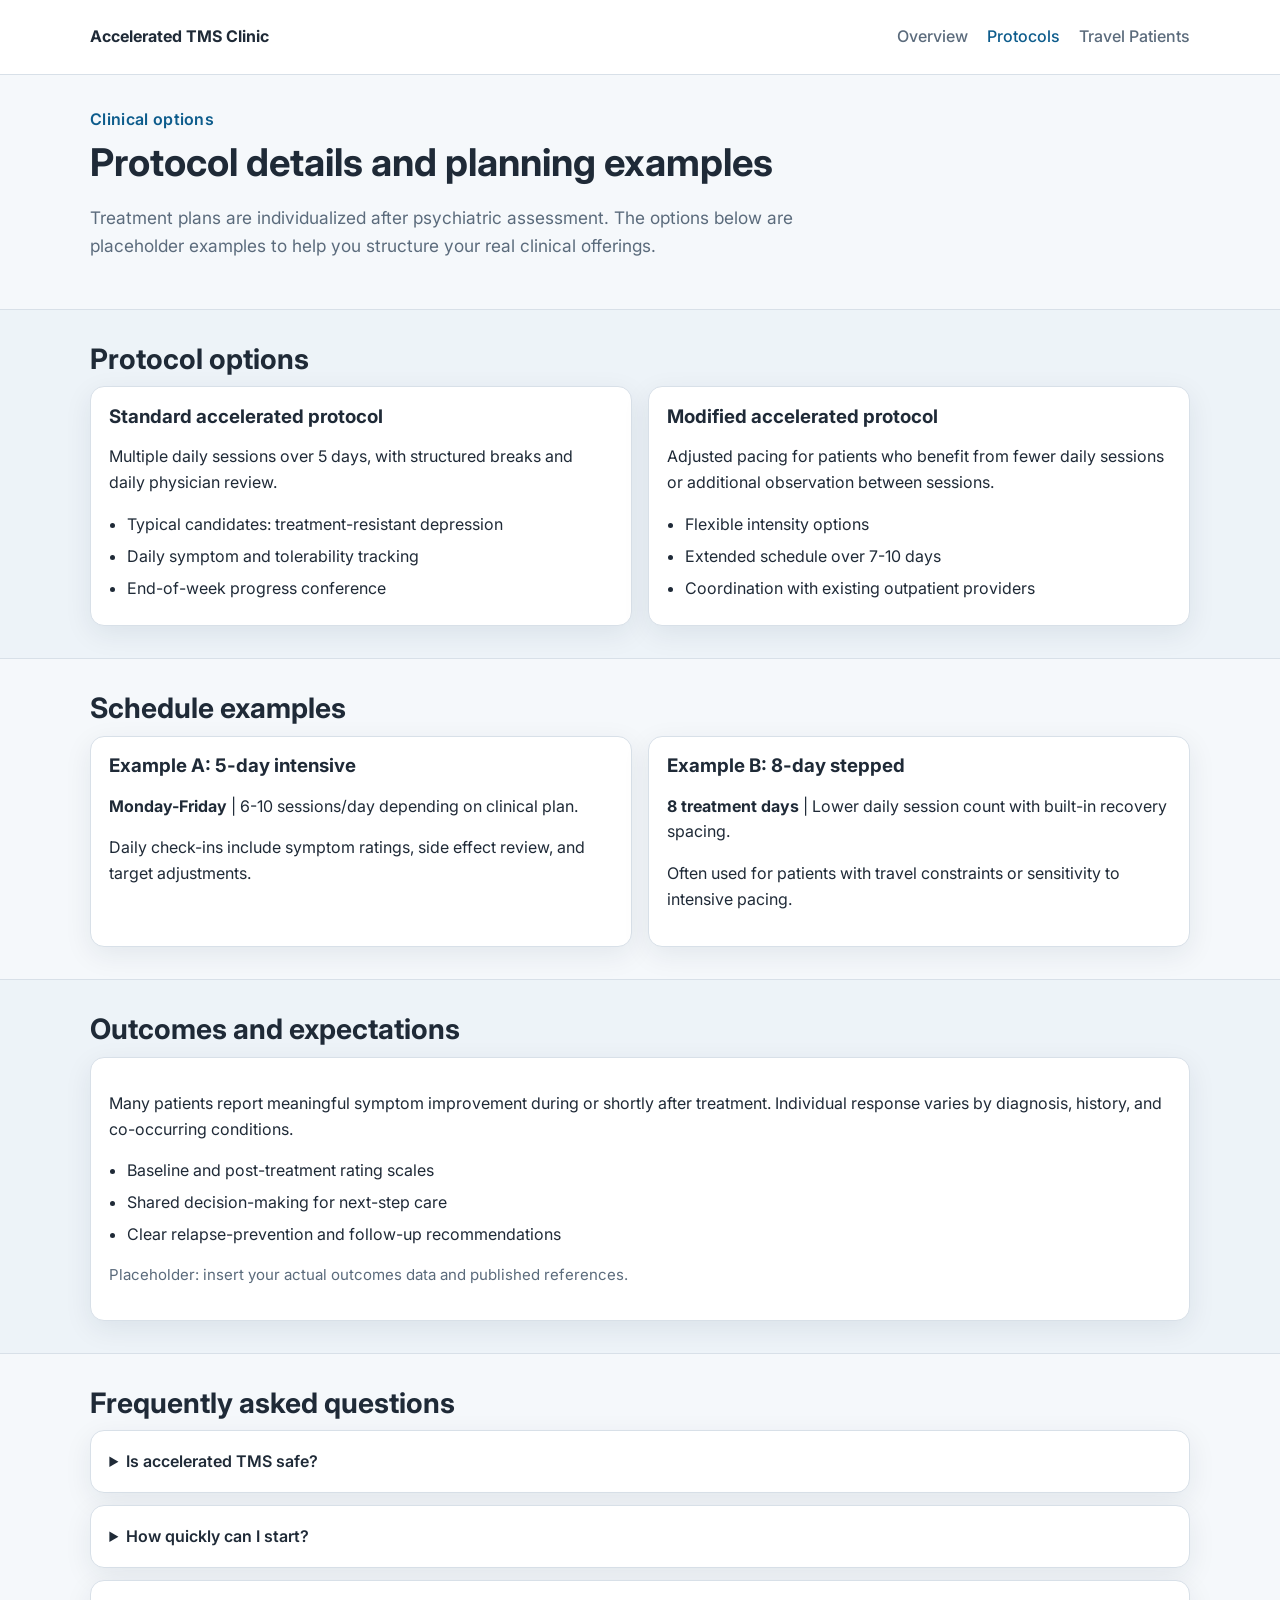
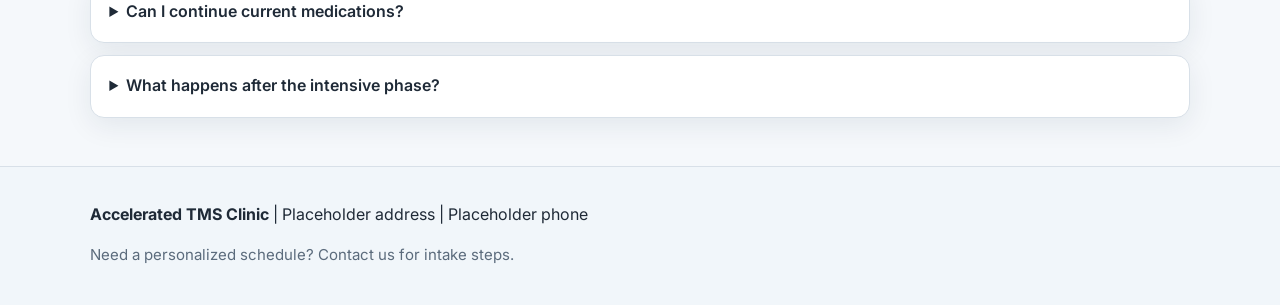
==== protocols.html @ 27a61b1c "Initial commit" ====
<!doctype html>
<html lang="en">
<head>
  <meta charset="UTF-8">
  <meta name="viewport" content="width=device-width, initial-scale=1.0">
  <meta name="description" content="Detailed accelerated TMS protocol options, schedule models, expected outcomes, and frequently asked questions.">
  <title>Accelerated TMS Clinic | Protocols</title>
  <link rel="preconnect" href="https://fonts.googleapis.com">
  <link rel="preconnect" href="https://fonts.gstatic.com" crossorigin>
  <link href="https://fonts.googleapis.com/css2?family=Inter:wght@400;500;600;700&display=swap" rel="stylesheet">
  <link rel="stylesheet" href="styles.css">
</head>
<body>
  <header class="site-header">
    <div class="container nav-wrap">
      <a class="brand" href="index.html">Accelerated TMS Clinic</a>
      <button class="menu-toggle" id="menuToggle" aria-expanded="false" aria-controls="primaryNav">Menu</button>
      <nav id="primaryNav" class="primary-nav" aria-label="Primary">
        <a href="index.html">Overview</a>
        <a class="active" href="protocols.html">Protocols</a>
        <a href="travel.html">Travel Patients</a>
      </nav>
    </div>
  </header>

  <main>
    <section class="page-intro section">
      <div class="container">
        <p class="eyebrow">Clinical options</p>
        <h1>Protocol details and planning examples</h1>
        <p class="lead">
          Treatment plans are individualized after psychiatric assessment. The options below are
          placeholder examples to help you structure your real clinical offerings.
        </p>
      </div>
    </section>

    <section class="section section-muted">
      <div class="container">
        <h2>Protocol options</h2>
        <div class="grid-two">
          <article class="card">
            <h3>Standard accelerated protocol</h3>
            <p>Multiple daily sessions over 5 days, with structured breaks and daily physician review.</p>
            <ul class="check-list">
              <li>Typical candidates: treatment-resistant depression</li>
              <li>Daily symptom and tolerability tracking</li>
              <li>End-of-week progress conference</li>
            </ul>
          </article>
          <article class="card">
            <h3>Modified accelerated protocol</h3>
            <p>
              Adjusted pacing for patients who benefit from fewer daily sessions or additional
              observation between sessions.
            </p>
            <ul class="check-list">
              <li>Flexible intensity options</li>
              <li>Extended schedule over 7-10 days</li>
              <li>Coordination with existing outpatient providers</li>
            </ul>
          </article>
        </div>
      </div>
    </section>

    <section class="section">
      <div class="container">
        <h2>Schedule examples</h2>
        <div class="grid-two">
          <article class="card">
            <h3>Example A: 5-day intensive</h3>
            <p><strong>Monday-Friday</strong> | 6-10 sessions/day depending on clinical plan.</p>
            <p>Daily check-ins include symptom ratings, side effect review, and target adjustments.</p>
          </article>
          <article class="card">
            <h3>Example B: 8-day stepped</h3>
            <p><strong>8 treatment days</strong> | Lower daily session count with built-in recovery spacing.</p>
            <p>Often used for patients with travel constraints or sensitivity to intensive pacing.</p>
          </article>
        </div>
      </div>
    </section>

    <section class="section section-muted">
      <div class="container">
        <h2>Outcomes and expectations</h2>
        <div class="card">
          <p>
            Many patients report meaningful symptom improvement during or shortly after treatment.
            Individual response varies by diagnosis, history, and co-occurring conditions.
          </p>
          <ul class="check-list">
            <li>Baseline and post-treatment rating scales</li>
            <li>Shared decision-making for next-step care</li>
            <li>Clear relapse-prevention and follow-up recommendations</li>
          </ul>
          <p class="small-note">Placeholder: insert your actual outcomes data and published references.</p>
        </div>
      </div>
    </section>

    <section class="section">
      <div class="container">
        <h2>Frequently asked questions</h2>
        <div class="faq-list">
          <details class="card">
            <summary>Is accelerated TMS safe?</summary>
            <p>
              TMS is generally well tolerated when appropriately screened and supervised. Your clinical
              team reviews medical history and risk factors before treatment begins.
            </p>
          </details>
          <details class="card">
            <summary>How quickly can I start?</summary>
            <p>
              Start timing depends on intake completion, records review, and candidacy confirmation.
              Many patients can begin soon after consultation.
            </p>
          </details>
          <details class="card">
            <summary>Can I continue current medications?</summary>
            <p>
              In many cases yes, but medication decisions are individualized and coordinated with your
              psychiatrist.
            </p>
          </details>
          <details class="card">
            <summary>What happens after the intensive phase?</summary>
            <p>
              We provide a structured follow-up plan that may include maintenance care, therapy
              continuation, and communication with your home providers.
            </p>
          </details>
        </div>
      </div>
    </section>
  </main>

  <footer class="site-footer">
    <div class="container footer-wrap">
      <p><strong>Accelerated TMS Clinic</strong> | Placeholder address | Placeholder phone</p>
      <p class="small-note">Need a personalized schedule? Contact us for intake steps.</p>
    </div>
  </footer>

  <script src="script.js"></script>
</body>
</html>
---- styles.css ----
:root {
  --bg: #f5f8fb;
  --surface: #ffffff;
  --text: #1f2a37;
  --muted: #5b6b7c;
  --line: #d8e0e8;
  --brand: #0d5c8c;
  --brand-dark: #0a466b;
  --radius: 14px;
  --shadow: 0 8px 28px rgba(16, 40, 70, 0.08);
}

*,
*::before,
*::after {
  box-sizing: border-box;
}

html,
body {
  margin: 0;
  padding: 0;
  font-family: "Inter", Arial, sans-serif;
  color: var(--text);
  background: var(--bg);
  line-height: 1.6;
}

img {
  max-width: 100%;
  display: block;
}

a {
  color: var(--brand);
}

.container {
  width: min(1100px, 92%);
  margin: 0 auto;
}

.site-header {
  position: sticky;
  top: 0;
  z-index: 20;
  background: rgba(255, 255, 255, 0.98);
  border-bottom: 1px solid var(--line);
  backdrop-filter: blur(8px);
}

.nav-wrap {
  display: flex;
  align-items: center;
  justify-content: space-between;
  gap: 1rem;
  min-height: 74px;
}

.brand {
  text-decoration: none;
  font-weight: 700;
  color: var(--text);
}

.primary-nav {
  display: flex;
  align-items: center;
  gap: 1.2rem;
}

.primary-nav a {
  text-decoration: none;
  color: var(--muted);
  font-weight: 500;
}

.primary-nav a.active,
.primary-nav a:hover {
  color: var(--brand);
}

.menu-toggle {
  display: none;
  border: 1px solid var(--line);
  border-radius: 10px;
  padding: 0.5rem 0.75rem;
  background: var(--surface);
  font-weight: 600;
}

.hero {
  padding: 4rem 0 2.25rem;
}

.hero-grid {
  display: grid;
  grid-template-columns: 1.5fr 1fr;
  gap: 1.5rem;
}

.page-intro {
  padding-top: 3rem;
}

h1,
h2,
h3 {
  line-height: 1.25;
  margin: 0 0 0.6rem;
}

h1 {
  font-size: clamp(1.8rem, 1.35rem + 1.3vw, 2.8rem);
}

h2 {
  font-size: clamp(1.4rem, 1.2rem + 0.7vw, 2rem);
}

.lead {
  font-size: 1.08rem;
  color: var(--muted);
  max-width: 70ch;
}

.eyebrow {
  display: inline-block;
  margin: 0 0 0.4rem;
  color: var(--brand);
  font-weight: 600;
  letter-spacing: 0.02em;
}

.section {
  padding: 2rem 0;
}

.section-muted {
  background: #edf3f8;
  border-top: 1px solid var(--line);
  border-bottom: 1px solid var(--line);
}

.grid-two,
.grid-three {
  display: grid;
  gap: 1rem;
}

.grid-two {
  grid-template-columns: repeat(2, minmax(0, 1fr));
}

.grid-three {
  grid-template-columns: repeat(3, minmax(0, 1fr));
}

.card {
  background: var(--surface);
  border: 1px solid var(--line);
  border-radius: var(--radius);
  box-shadow: var(--shadow);
  padding: 1.1rem 1.15rem;
}

.hero-card {
  align-self: start;
}

.check-list {
  margin: 0.5rem 0 0;
  padding-left: 1.1rem;
}

.check-list li {
  margin-bottom: 0.4rem;
}

.cta-row {
  margin-top: 1.2rem;
  display: flex;
  gap: 0.75rem;
  flex-wrap: wrap;
}

.btn {
  display: inline-block;
  text-decoration: none;
  border-radius: 12px;
  padding: 0.7rem 1.05rem;
  font-weight: 600;
  border: 1px solid transparent;
}

.btn-primary {
  background: var(--brand);
  color: #fff;
}

.btn-primary:hover {
  background: var(--brand-dark);
}

.btn-secondary {
  background: var(--surface);
  border-color: var(--line);
  color: var(--text);
}

.timeline {
  list-style: none;
  margin: 0;
  padding: 0;
  display: grid;
  gap: 0.9rem;
}

.timeline li {
  background: var(--surface);
  border: 1px solid var(--line);
  border-radius: var(--radius);
  padding: 1rem 1rem 0.9rem;
}

.faq-list {
  display: grid;
  gap: 0.75rem;
}

summary {
  cursor: pointer;
  font-weight: 600;
}

.site-footer {
  margin-top: 1rem;
  border-top: 1px solid var(--line);
  background: #f1f6fa;
}

.footer-wrap {
  padding: 1.2rem 0 1.4rem;
}

.small-note {
  color: var(--muted);
  font-size: 0.94rem;
}

@media (max-width: 960px) {
  .hero-grid,
  .grid-three {
    grid-template-columns: 1fr;
  }
}

@media (max-width: 760px) {
  .menu-toggle {
    display: inline-block;
  }

  .primary-nav {
    position: absolute;
    left: 0;
    right: 0;
    top: 74px;
    background: #fff;
    border-bottom: 1px solid var(--line);
    display: none;
    flex-direction: column;
    align-items: flex-start;
    padding: 0.8rem 4%;
  }

  .primary-nav.open {
    display: flex;
  }

  .grid-two {
    grid-template-columns: 1fr;
  }
}
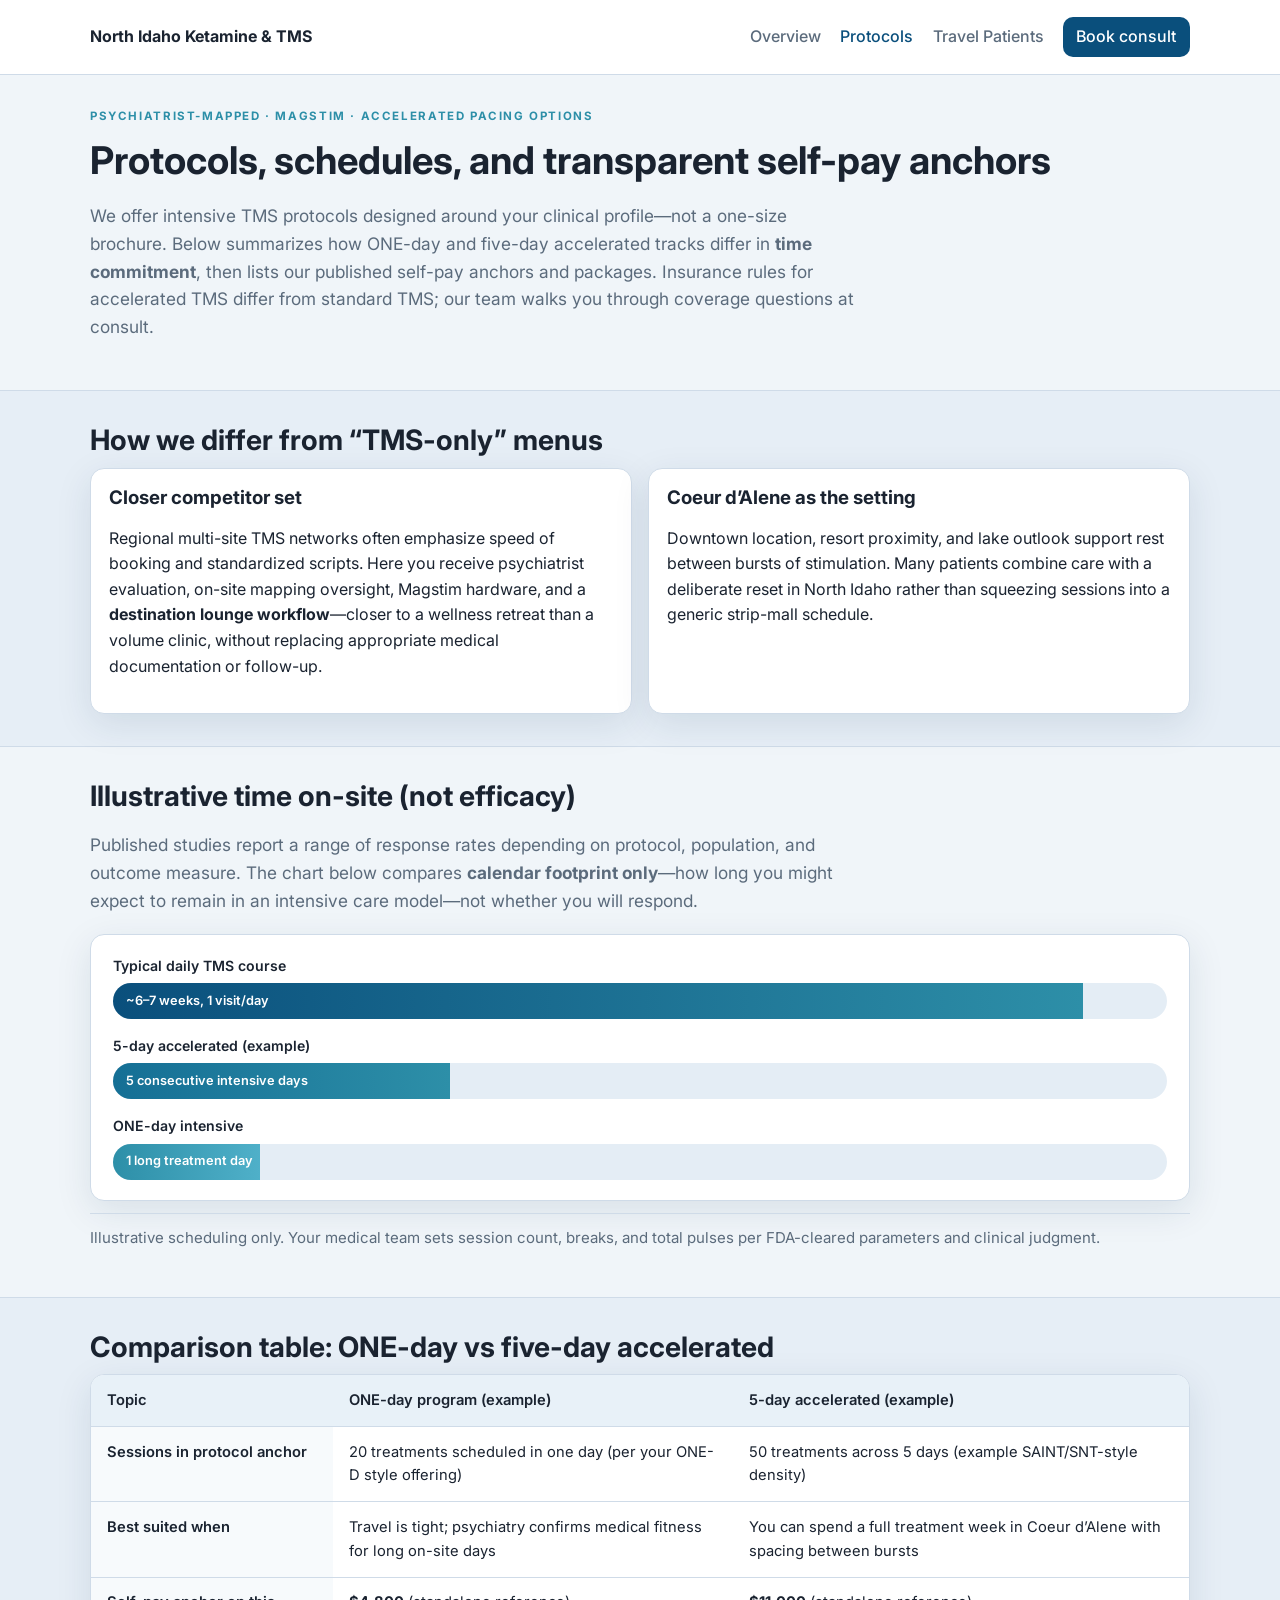
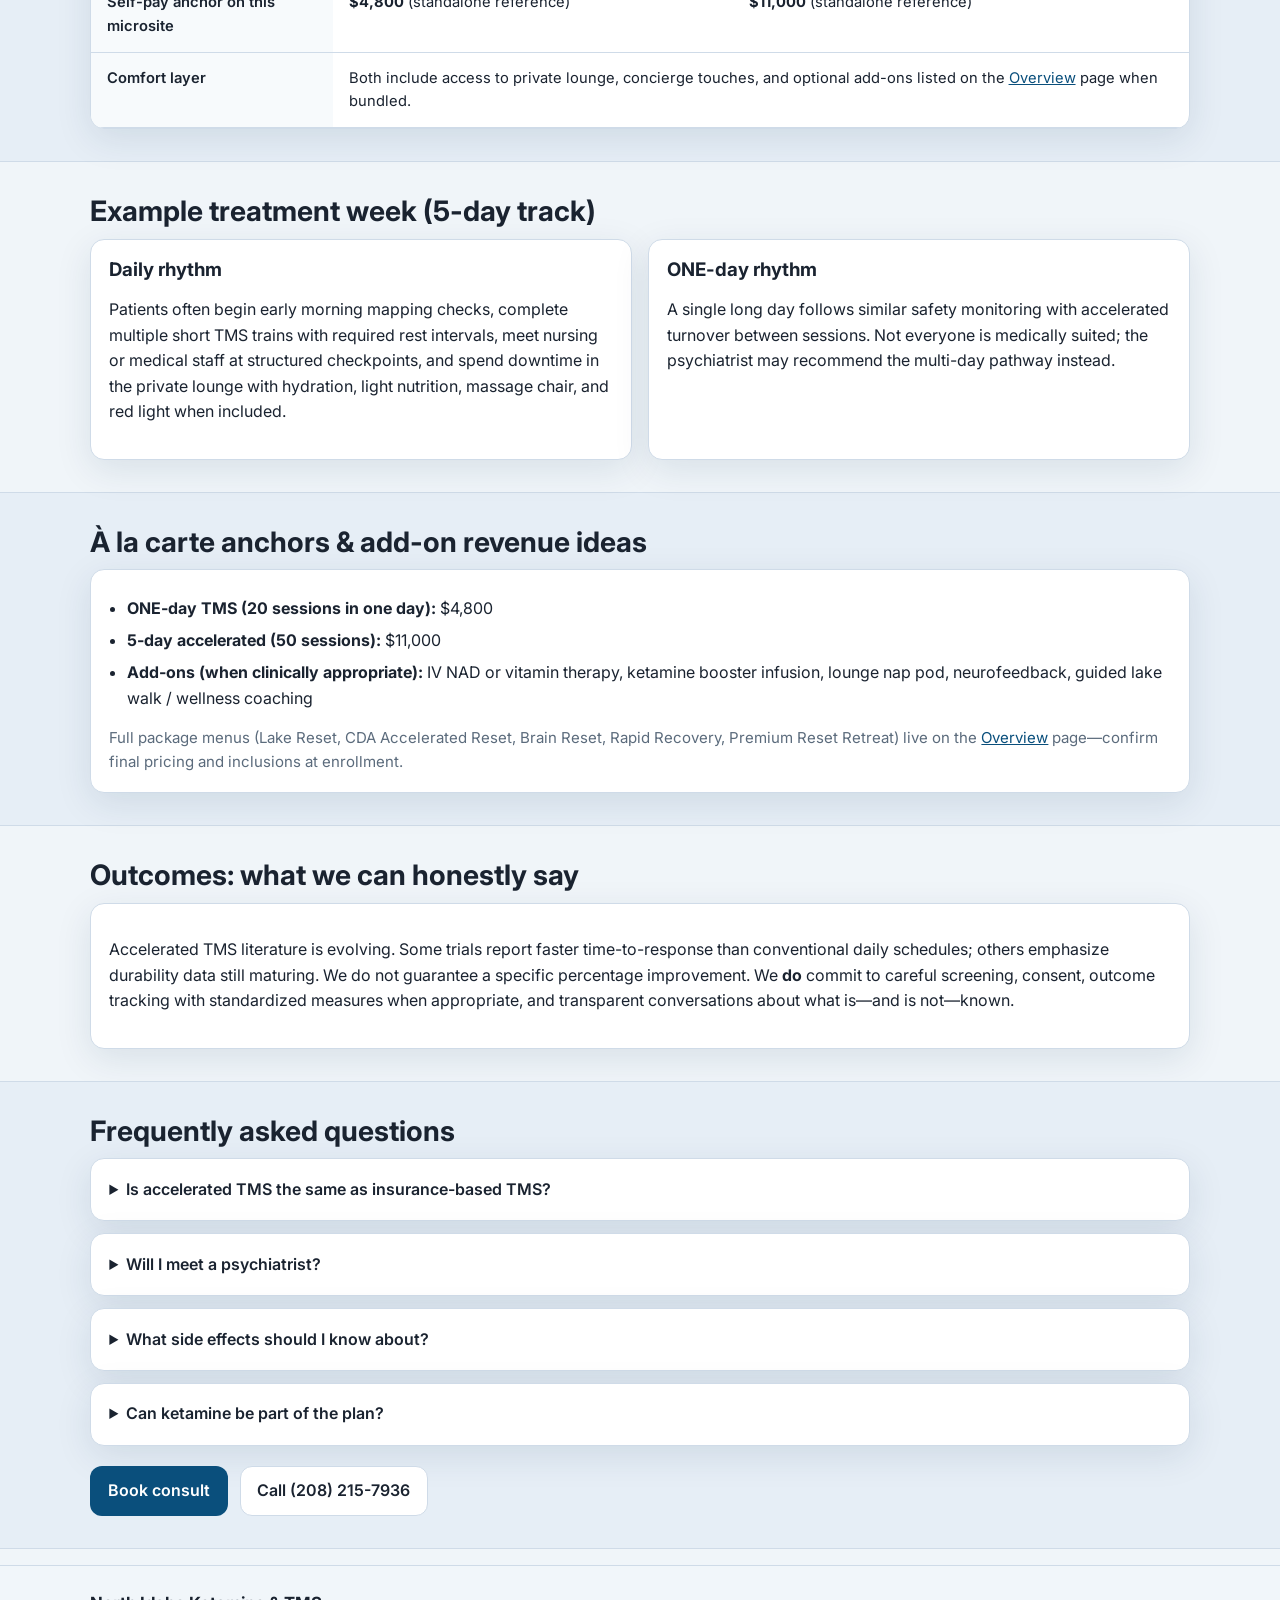
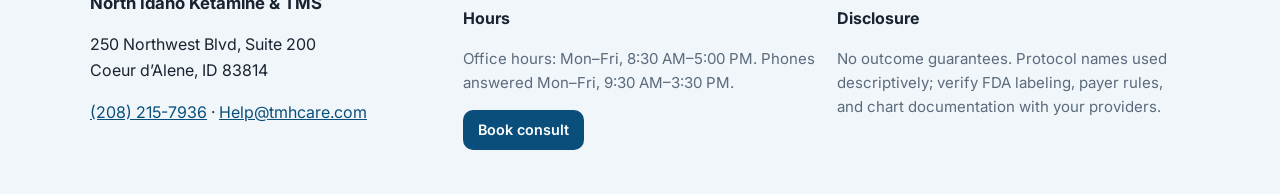
==== commit 0316c04b: "Updated Accelerated TMS" ====
--- a/protocols.html
+++ b/protocols.html
@@ -3,8 +3,8 @@
 <head>
   <meta charset="UTF-8">
   <meta name="viewport" content="width=device-width, initial-scale=1.0">
-  <meta name="description" content="Detailed accelerated TMS protocol options, schedule models, expected outcomes, and frequently asked questions.">
-  <title>Accelerated TMS Clinic | Protocols</title>
+  <meta name="description" content="ONE-day and multi-day accelerated TMS protocols, transparent pricing, comparison of schedule options, and FAQs. North Idaho Ketamine &amp; TMS.">
+  <title>Protocols &amp; Pricing | North Idaho Ketamine &amp; TMS</title>
   <link rel="preconnect" href="https://fonts.googleapis.com">
   <link rel="preconnect" href="https://fonts.gstatic.com" crossorigin>
   <link href="https://fonts.googleapis.com/css2?family=Inter:wght@400;500;600;700&display=swap" rel="stylesheet">
@@ -13,12 +13,13 @@
 <body>
   <header class="site-header">
     <div class="container nav-wrap">
-      <a class="brand" href="index.html">Accelerated TMS Clinic</a>
+      <a class="brand" href="index.html">North Idaho Ketamine &amp; TMS</a>
       <button class="menu-toggle" id="menuToggle" aria-expanded="false" aria-controls="primaryNav">Menu</button>
       <nav id="primaryNav" class="primary-nav" aria-label="Primary">
         <a href="index.html">Overview</a>
         <a class="active" href="protocols.html">Protocols</a>
         <a href="travel.html">Travel Patients</a>
+        <a class="nav-cta" href="https://www.northidahoketamine.com/book-online" target="_blank" rel="noopener">Book consult</a>
       </nav>
     </div>
   </header>
@@ -26,39 +27,29 @@
   <main>
     <section class="page-intro section">
       <div class="container">
-        <p class="eyebrow">Clinical options</p>
-        <h1>Protocol details and planning examples</h1>
+        <p class="tagline-rail">Psychiatrist-mapped · Magstim · Accelerated pacing options</p>
+        <h1>Protocols, schedules, and transparent self-pay anchors</h1>
         <p class="lead">
-          Treatment plans are individualized after psychiatric assessment. The options below are
-          placeholder examples to help you structure your real clinical offerings.
+          We offer intensive TMS protocols designed around your clinical profile—not a one-size brochure. Below summarizes how ONE-day and five-day accelerated tracks differ in <strong>time commitment</strong>, then lists our published self-pay anchors and packages. Insurance rules for accelerated TMS differ from standard TMS; our team walks you through coverage questions at consult.
         </p>
       </div>
     </section>
 
     <section class="section section-muted">
       <div class="container">
-        <h2>Protocol options</h2>
+        <h2>How we differ from “TMS-only” menus</h2>
         <div class="grid-two">
           <article class="card">
-            <h3>Standard accelerated protocol</h3>
-            <p>Multiple daily sessions over 5 days, with structured breaks and daily physician review.</p>
-            <ul class="check-list">
-              <li>Typical candidates: treatment-resistant depression</li>
-              <li>Daily symptom and tolerability tracking</li>
-              <li>End-of-week progress conference</li>
-            </ul>
-          </article>
-          <article class="card">
-            <h3>Modified accelerated protocol</h3>
-            <p>
-              Adjusted pacing for patients who benefit from fewer daily sessions or additional
-              observation between sessions.
-            </p>
-            <ul class="check-list">
-              <li>Flexible intensity options</li>
-              <li>Extended schedule over 7-10 days</li>
-              <li>Coordination with existing outpatient providers</li>
-            </ul>
+            <h3>Closer competitor set</h3>
+            <p>
+              Regional multi-site TMS networks often emphasize speed of booking and standardized scripts. Here you receive psychiatrist evaluation, on-site mapping oversight, Magstim hardware, and a <strong>destination lounge workflow</strong>—closer to a wellness retreat than a volume clinic, without replacing appropriate medical documentation or follow-up.
+            </p>
+          </article>
+          <article class="card">
+            <h3>Coeur d’Alene as the setting</h3>
+            <p>
+              Downtown location, resort proximity, and lake outlook support rest between bursts of stimulation. Many patients combine care with a deliberate reset in North Idaho rather than squeezing sessions into a generic strip-mall schedule.
+            </p>
           </article>
         </div>
       </div>
@@ -66,81 +57,166 @@
 
     <section class="section">
       <div class="container">
-        <h2>Schedule examples</h2>
+        <h2>Illustrative time on-site (not efficacy)</h2>
+        <p class="lead section-lead">
+          Published studies report a range of response rates depending on protocol, population, and outcome measure. The chart below compares <strong>calendar footprint only</strong>—how long you might expect to remain in an intensive care model—not whether you will respond.
+        </p>
+        <div class="bar-chart card" aria-label="Relative clinic time footprint comparison">
+          <div class="bar-chart-row">
+            <span class="bar-chart-label">Typical daily TMS course</span>
+            <div class="bar-chart-track"><span class="bar-chart-fill" style="width:92%;">~6–7 weeks, 1 visit/day</span></div>
+          </div>
+          <div class="bar-chart-row">
+            <span class="bar-chart-label">5-day accelerated (example)</span>
+            <div class="bar-chart-track"><span class="bar-chart-fill bar-chart-fill--mid" style="width:32%;">5 consecutive intensive days</span></div>
+          </div>
+          <div class="bar-chart-row">
+            <span class="bar-chart-label">ONE-day intensive</span>
+            <div class="bar-chart-track"><span class="bar-chart-fill bar-chart-fill--short" style="width:14%;">1 long treatment day</span></div>
+          </div>
+        </div>
+        <p class="small-note disclaim">Illustrative scheduling only. Your medical team sets session count, breaks, and total pulses per FDA-cleared parameters and clinical judgment.</p>
+      </div>
+    </section>
+
+    <section class="section section-muted">
+      <div class="container">
+        <h2>Comparison table: ONE-day vs five-day accelerated</h2>
+        <div class="table-wrap card" style="padding:0;overflow:hidden;">
+          <table class="compare-table">
+            <thead>
+              <tr>
+                <th scope="col">Topic</th>
+                <th scope="col">ONE-day program (example)</th>
+                <th scope="col">5-day accelerated (example)</th>
+              </tr>
+            </thead>
+            <tbody>
+              <tr>
+                <th scope="row">Sessions in protocol anchor</th>
+                <td>20 treatments scheduled in one day (per your ONE-D style offering)</td>
+                <td>50 treatments across 5 days (example SAINT/SNT-style density)</td>
+              </tr>
+              <tr>
+                <th scope="row">Best suited when</th>
+                <td>Travel is tight; psychiatry confirms medical fitness for long on-site days</td>
+                <td>You can spend a full treatment week in Coeur d’Alene with spacing between bursts</td>
+              </tr>
+              <tr>
+                <th scope="row">Self-pay anchor on this microsite</th>
+                <td><strong>$4,800</strong> (standalone reference)</td>
+                <td><strong>$11,000</strong> (standalone reference)</td>
+              </tr>
+              <tr>
+                <th scope="row">Comfort layer</th>
+                <td colspan="2">Both include access to private lounge, concierge touches, and optional add-ons listed on the <a href="index.html">Overview</a> page when bundled.</td>
+              </tr>
+            </tbody>
+          </table>
+        </div>
+      </div>
+    </section>
+
+    <section class="section">
+      <div class="container">
+        <h2>Example treatment week (5-day track)</h2>
         <div class="grid-two">
           <article class="card">
-            <h3>Example A: 5-day intensive</h3>
-            <p><strong>Monday-Friday</strong> | 6-10 sessions/day depending on clinical plan.</p>
-            <p>Daily check-ins include symptom ratings, side effect review, and target adjustments.</p>
-          </article>
-          <article class="card">
-            <h3>Example B: 8-day stepped</h3>
-            <p><strong>8 treatment days</strong> | Lower daily session count with built-in recovery spacing.</p>
-            <p>Often used for patients with travel constraints or sensitivity to intensive pacing.</p>
-          </article>
-        </div>
-      </div>
-    </section>
-
-    <section class="section section-muted">
-      <div class="container">
-        <h2>Outcomes and expectations</h2>
+            <h3>Daily rhythm</h3>
+            <p>
+              Patients often begin early morning mapping checks, complete multiple short TMS trains with required rest intervals, meet nursing or medical staff at structured checkpoints, and spend downtime in the private lounge with hydration, light nutrition, massage chair, and red light when included.
+            </p>
+          </article>
+          <article class="card">
+            <h3>ONE-day rhythm</h3>
+            <p>
+              A single long day follows similar safety monitoring with accelerated turnover between sessions. Not everyone is medically suited; the psychiatrist may recommend the multi-day pathway instead.
+            </p>
+          </article>
+        </div>
+      </div>
+    </section>
+
+    <section class="section section-muted">
+      <div class="container">
+        <h2>À la carte anchors &amp; add-on revenue ideas</h2>
+        <div class="card">
+          <ul class="check-list">
+            <li><strong>ONE-day TMS (20 sessions in one day):</strong> $4,800</li>
+            <li><strong>5-day accelerated (50 sessions):</strong> $11,000</li>
+            <li><strong>Add-ons (when clinically appropriate):</strong> IV NAD or vitamin therapy, ketamine booster infusion, lounge nap pod, neurofeedback, guided lake walk / wellness coaching</li>
+          </ul>
+          <p class="small-note" style="margin-bottom:0;">
+            Full package menus (Lake Reset, CDA Accelerated Reset, Brain Reset, Rapid Recovery, Premium Reset Retreat) live on the <a href="index.html">Overview</a> page—confirm final pricing and inclusions at enrollment.
+          </p>
+        </div>
+      </div>
+    </section>
+
+    <section class="section">
+      <div class="container">
+        <h2>Outcomes: what we can honestly say</h2>
         <div class="card">
           <p>
-            Many patients report meaningful symptom improvement during or shortly after treatment.
-            Individual response varies by diagnosis, history, and co-occurring conditions.
+            Accelerated TMS literature is evolving. Some trials report faster time-to-response than conventional daily schedules; others emphasize durability data still maturing. We do not guarantee a specific percentage improvement. We <strong>do</strong> commit to careful screening, consent, outcome tracking with standardized measures when appropriate, and transparent conversations about what is—and is not—known.
           </p>
-          <ul class="check-list">
-            <li>Baseline and post-treatment rating scales</li>
-            <li>Shared decision-making for next-step care</li>
-            <li>Clear relapse-prevention and follow-up recommendations</li>
-          </ul>
-          <p class="small-note">Placeholder: insert your actual outcomes data and published references.</p>
-        </div>
-      </div>
-    </section>
-
-    <section class="section">
+        </div>
+      </div>
+    </section>
+
+    <section class="section section-muted">
       <div class="container">
         <h2>Frequently asked questions</h2>
         <div class="faq-list">
           <details class="card">
-            <summary>Is accelerated TMS safe?</summary>
-            <p>
-              TMS is generally well tolerated when appropriately screened and supervised. Your clinical
-              team reviews medical history and risk factors before treatment begins.
-            </p>
-          </details>
-          <details class="card">
-            <summary>How quickly can I start?</summary>
-            <p>
-              Start timing depends on intake completion, records review, and candidacy confirmation.
-              Many patients can begin soon after consultation.
-            </p>
-          </details>
-          <details class="card">
-            <summary>Can I continue current medications?</summary>
-            <p>
-              In many cases yes, but medication decisions are individualized and coordinated with your
-              psychiatrist.
-            </p>
-          </details>
-          <details class="card">
-            <summary>What happens after the intensive phase?</summary>
-            <p>
-              We provide a structured follow-up plan that may include maintenance care, therapy
-              continuation, and communication with your home providers.
-            </p>
-          </details>
+            <summary>Is accelerated TMS the same as insurance-based TMS?</summary>
+            <p>
+              Many insurers cover standard TMS courses for eligible diagnoses. Accelerated dosing schedules are often self-pay or handled outside traditional benefits. We explain your options after reviewing records—no surprises about coverage class.
+            </p>
+          </details>
+          <details class="card">
+            <summary>Will I meet a psychiatrist?</summary>
+            <p>
+              Yes—evaluation and oversight are core to how we operate, including mapping and medical management during intensive days.
+            </p>
+          </details>
+          <details class="card">
+            <summary>What side effects should I know about?</summary>
+            <p>
+              Most patients experience mild scalp discomfort or headache; rare risks such as seizure are discussed in informed consent. We follow FDA labeling, device parameters, and clinical protocols.
+            </p>
+          </details>
+          <details class="card">
+            <summary>Can ketamine be part of the plan?</summary>
+            <p>
+              Select bundles pair accelerated TMS with IV ketamine sessions when medically appropriate—mirroring how leading centers combine modalities for treatment-resistant illness.
+            </p>
+          </details>
+        </div>
+        <div class="cta-row" style="margin-top:1.25rem;">
+          <a class="btn btn-primary" href="https://www.northidahoketamine.com/book-online" target="_blank" rel="noopener">Book consult</a>
+          <a class="btn btn-secondary" href="tel:2082157936">Call (208) 215-7936</a>
         </div>
       </div>
     </section>
   </main>
 
   <footer class="site-footer">
-    <div class="container footer-wrap">
-      <p><strong>Accelerated TMS Clinic</strong> | Placeholder address | Placeholder phone</p>
-      <p class="small-note">Need a personalized schedule? Contact us for intake steps.</p>
+    <div class="container footer-grid">
+      <div>
+        <p class="footer-brand"><strong>North Idaho Ketamine &amp; TMS</strong></p>
+        <p>250 Northwest Blvd, Suite 200<br>Coeur d’Alene, ID 83814</p>
+        <p><a href="tel:2082157936">(208) 215-7936</a> · <a href="mailto:Help@tmhcare.com">Help@tmhcare.com</a></p>
+      </div>
+      <div>
+        <p><strong>Hours</strong></p>
+        <p class="small-note">Office hours: Mon–Fri, 8:30 AM–5:00 PM. Phones answered Mon–Fri, 9:30 AM–3:30 PM.</p>
+        <p style="margin-top:0.75rem;"><a class="btn btn-primary btn-sm" href="https://www.northidahoketamine.com/book-online" target="_blank" rel="noopener">Book consult</a></p>
+      </div>
+      <div>
+        <p><strong>Disclosure</strong></p>
+        <p class="small-note">No outcome guarantees. Protocol names used descriptively; verify FDA labeling, payer rules, and chart documentation with your providers.</p>
+      </div>
     </div>
   </footer>
 
--- a/styles.css
+++ b/styles.css
@@ -1,13 +1,14 @@
 :root {
-  --bg: #f5f8fb;
+  --bg: #f0f5f9;
   --surface: #ffffff;
-  --text: #1f2a37;
+  --text: #1a2330;
   --muted: #5b6b7c;
-  --line: #d8e0e8;
-  --brand: #0d5c8c;
-  --brand-dark: #0a466b;
+  --line: #cfdbe8;
+  --brand: #0a4f7c;
+  --brand-dark: #083b5e;
+  --accent: #2d8fa8;
   --radius: 14px;
-  --shadow: 0 8px 28px rgba(16, 40, 70, 0.08);
+  --shadow: 0 10px 36px rgba(12, 48, 78, 0.1);
 }
 
 *,
@@ -80,6 +81,19 @@
   color: var(--brand);
 }
 
+.nav-cta {
+  background: var(--brand);
+  color: #fff !important;
+  padding: 0.45rem 0.85rem;
+  border-radius: 10px;
+  font-weight: 600;
+}
+
+.nav-cta:hover {
+  background: var(--brand-dark);
+  color: #fff !important;
+}
+
 .menu-toggle {
   display: none;
   border: 1px solid var(--line);
@@ -93,6 +107,25 @@
   padding: 4rem 0 2.25rem;
 }
 
+.hero--lake {
+  background: linear-gradient(135deg, #e8f2f8 0%, #f5f9fc 48%, #ddeef6 100%);
+  border-bottom: 1px solid var(--line);
+}
+
+.hero--lake.soft {
+  padding-top: 3rem;
+  padding-bottom: 2rem;
+}
+
+.tagline-rail {
+  margin: 0 0 0.75rem;
+  font-size: 0.72rem;
+  font-weight: 700;
+  letter-spacing: 0.14em;
+  text-transform: uppercase;
+  color: var(--accent);
+}
+
 .hero-grid {
   display: grid;
   grid-template-columns: 1.5fr 1fr;
@@ -137,9 +170,13 @@
 }
 
 .section-muted {
-  background: #edf3f8;
+  background: #e6eef6;
   border-top: 1px solid var(--line);
   border-bottom: 1px solid var(--line);
+}
+
+.section-lead {
+  margin-bottom: 1.25rem;
 }
 
 .grid-two,
@@ -208,6 +245,122 @@
   color: var(--text);
 }
 
+.btn-sm {
+  display: inline-block;
+  padding: 0.45rem 0.85rem;
+  font-size: 0.9rem;
+  border-radius: 10px;
+}
+
+.package-grid .package-card {
+  display: flex;
+  flex-direction: column;
+}
+
+.package-price {
+  margin: 0 0 0.35rem;
+  font-size: 1.35rem;
+  font-weight: 700;
+  color: var(--brand);
+}
+
+.check-list.tight li {
+  margin-bottom: 0.28rem;
+}
+
+.disclaim {
+  margin-top: 0.75rem;
+  padding-top: 0.75rem;
+  border-top: 1px solid var(--line);
+}
+
+.bar-chart {
+  padding: 1.25rem 1.35rem;
+}
+
+.bar-chart-row {
+  margin-bottom: 1rem;
+}
+
+.bar-chart-row:last-child {
+  margin-bottom: 0;
+}
+
+.bar-chart-label {
+  display: block;
+  font-size: 0.88rem;
+  font-weight: 600;
+  margin-bottom: 0.35rem;
+  color: var(--text);
+}
+
+.bar-chart-track {
+  background: #e4edf5;
+  border-radius: 999px;
+  overflow: hidden;
+  min-height: 2.25rem;
+}
+
+.bar-chart-fill {
+  display: flex;
+  align-items: center;
+  padding: 0 0.85rem;
+  min-height: 2.25rem;
+  font-size: 0.8rem;
+  font-weight: 600;
+  color: #fff;
+  background: linear-gradient(90deg, var(--brand), var(--accent));
+  white-space: nowrap;
+}
+
+.bar-chart-fill--mid {
+  background: linear-gradient(90deg, #156f95, var(--accent));
+}
+
+.bar-chart-fill--short {
+  background: linear-gradient(90deg, var(--accent), #4fb0c9);
+}
+
+.table-wrap {
+  margin-top: 0.5rem;
+}
+
+.compare-table {
+  width: 100%;
+  border-collapse: collapse;
+  font-size: 0.92rem;
+}
+
+.compare-table th,
+.compare-table td {
+  padding: 0.85rem 1rem;
+  text-align: left;
+  vertical-align: top;
+  border-bottom: 1px solid var(--line);
+}
+
+.compare-table thead th {
+  background: #e8f1f8;
+  font-weight: 600;
+}
+
+.compare-table tbody th[scope="row"] {
+  width: 22%;
+  font-weight: 600;
+  background: #f7fafc;
+}
+
+@media (max-width: 720px) {
+  .table-wrap {
+    overflow-x: auto;
+    -webkit-overflow-scrolling: touch;
+  }
+
+  .compare-table {
+    min-width: 520px;
+  }
+}
+
 .timeline {
   list-style: none;
   margin: 0;
@@ -243,6 +396,18 @@
   padding: 1.2rem 0 1.4rem;
 }
 
+.footer-grid {
+  display: grid;
+  grid-template-columns: repeat(3, minmax(0, 1fr));
+  gap: 1.25rem;
+  padding: 1.5rem 0 1.75rem;
+}
+
+.footer-brand {
+  margin: 0 0 0.35rem;
+  font-size: 1.05rem;
+}
+
 .small-note {
   color: var(--muted);
   font-size: 0.94rem;
@@ -251,6 +416,10 @@
 @media (max-width: 960px) {
   .hero-grid,
   .grid-three {
+    grid-template-columns: 1fr;
+  }
+
+  .footer-grid {
     grid-template-columns: 1fr;
   }
 }
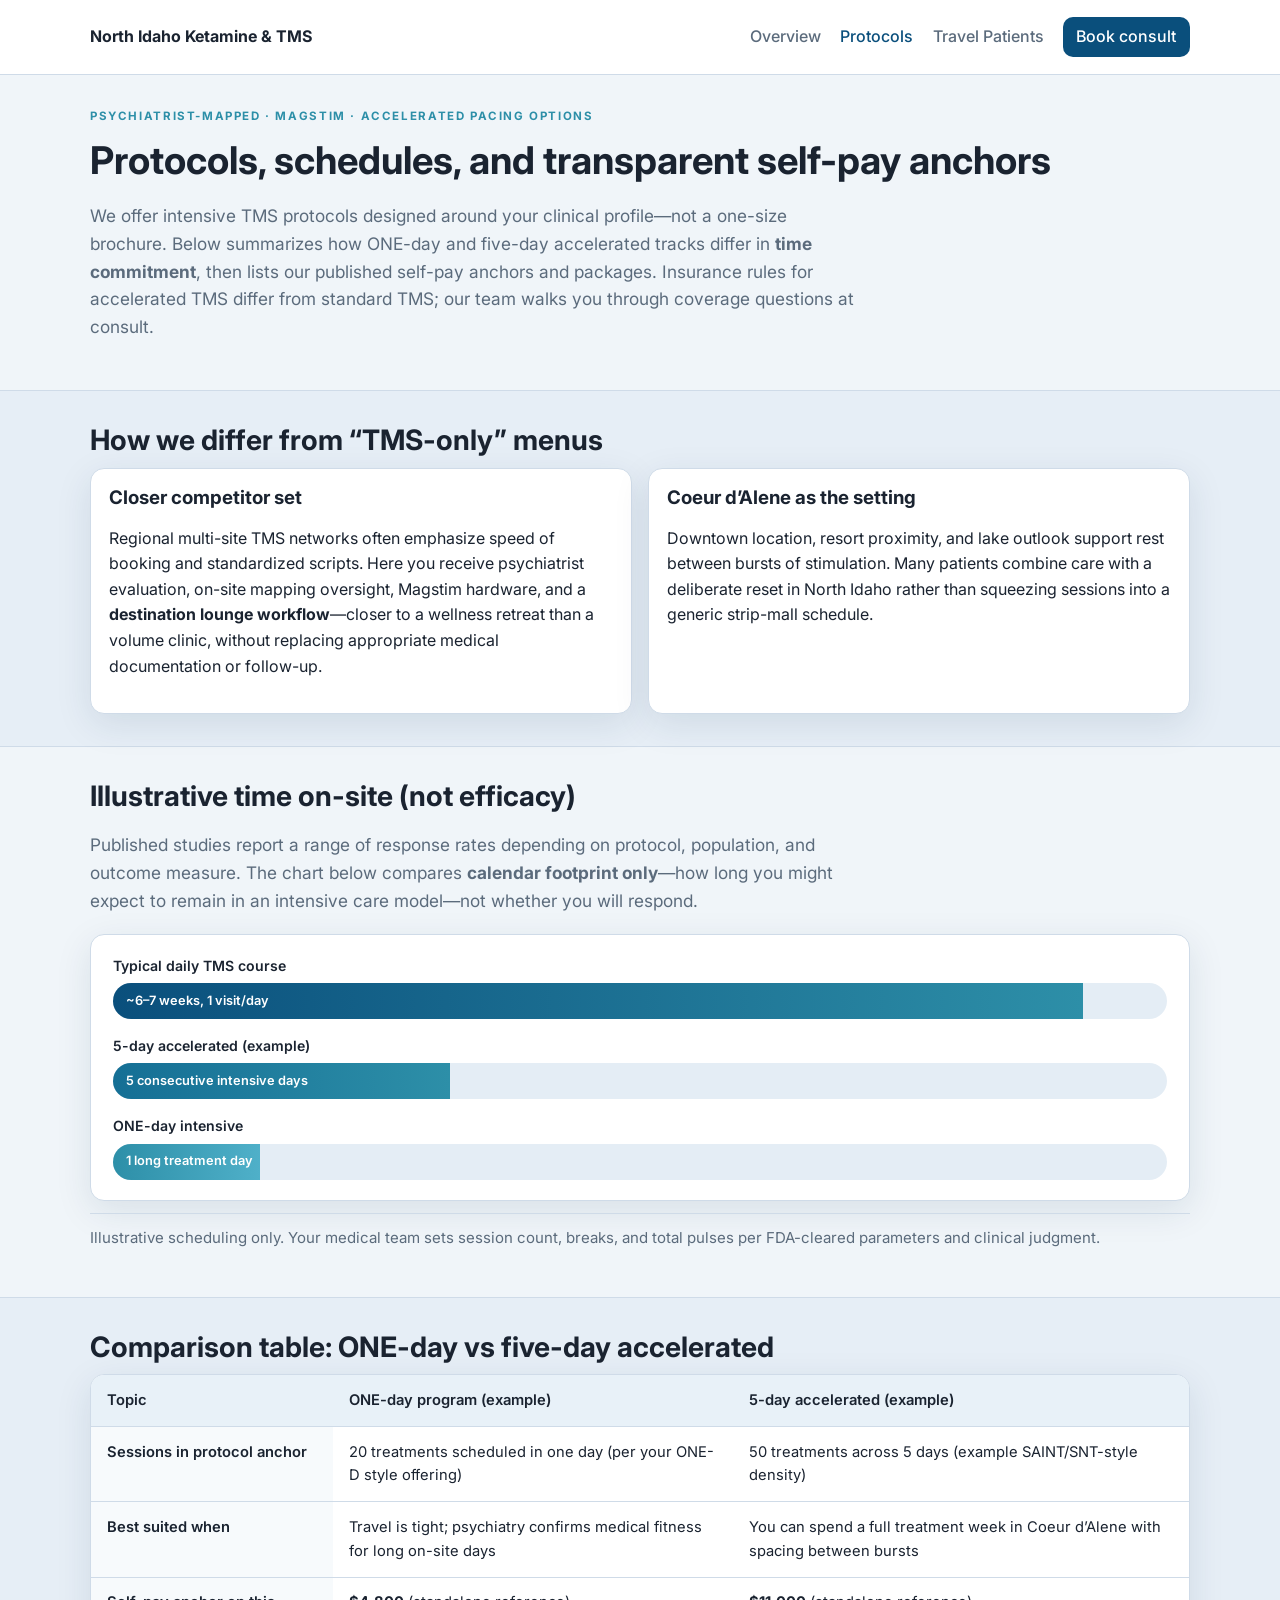
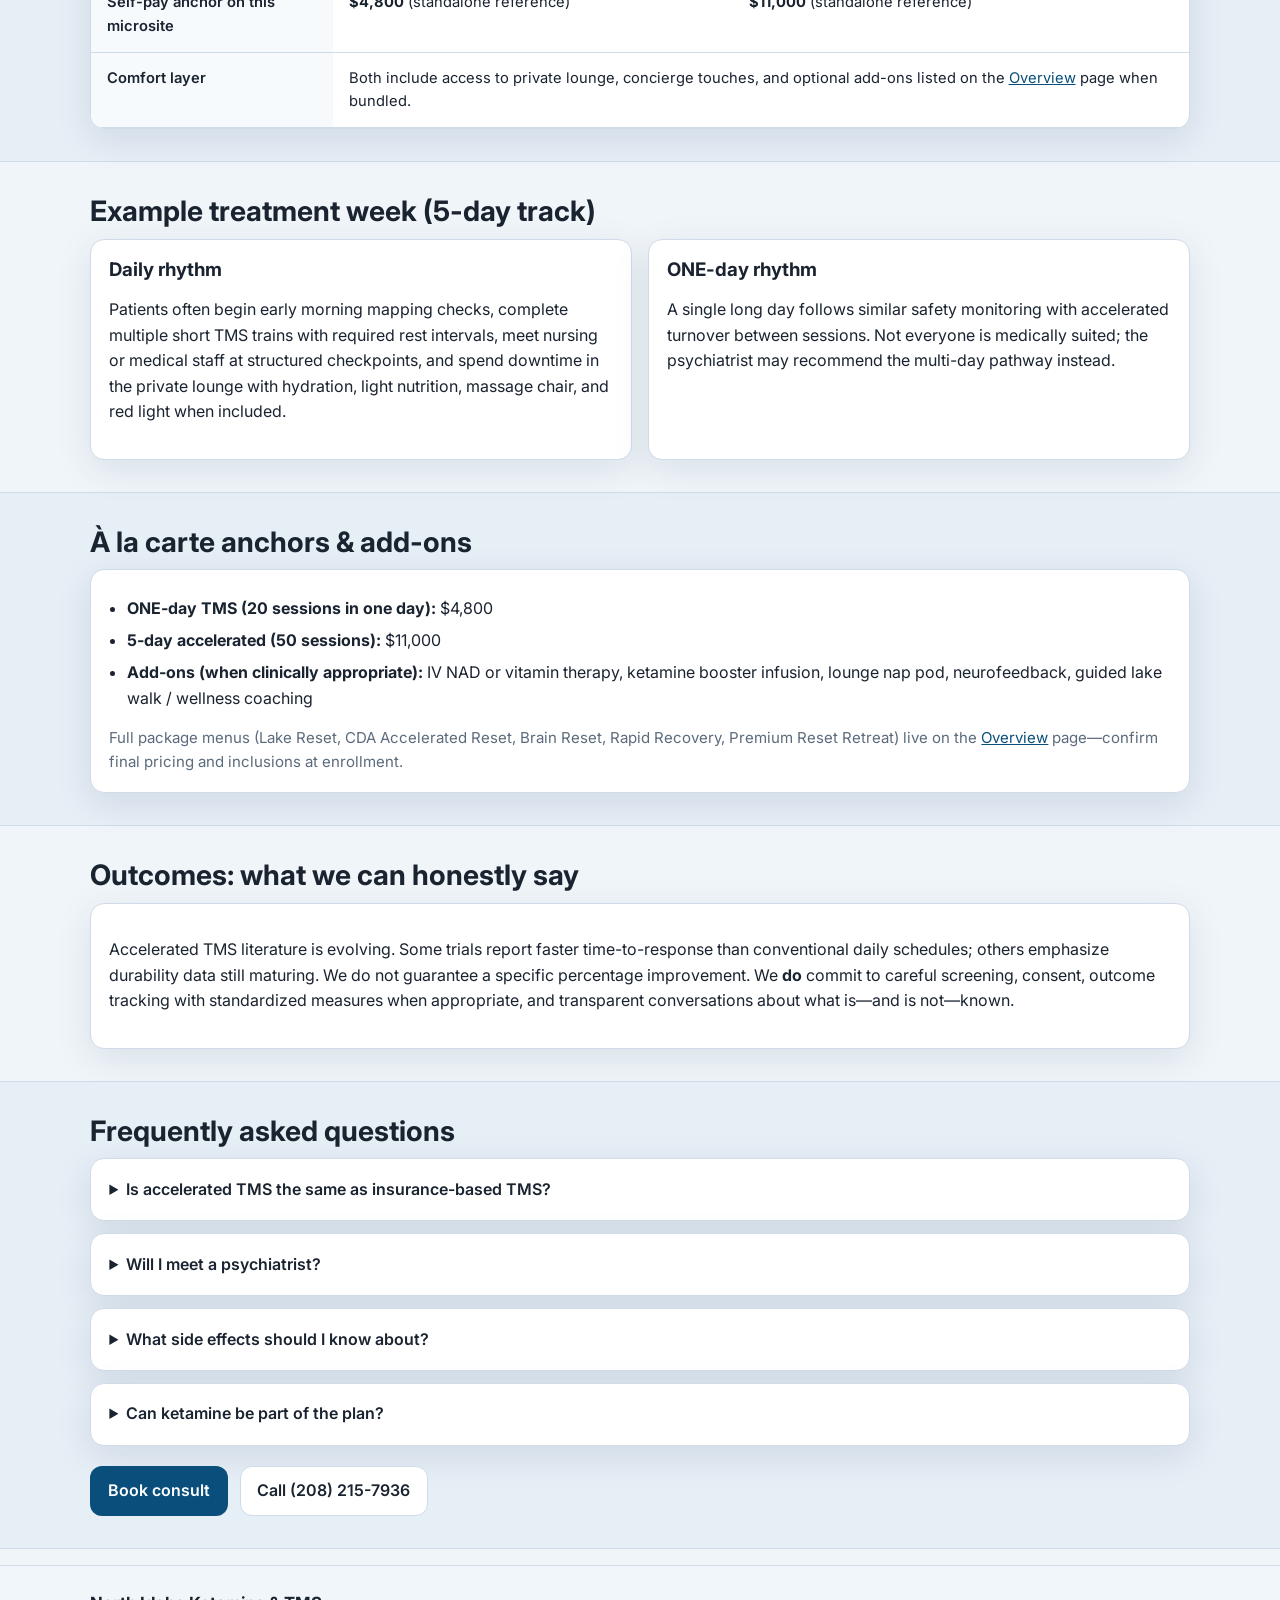
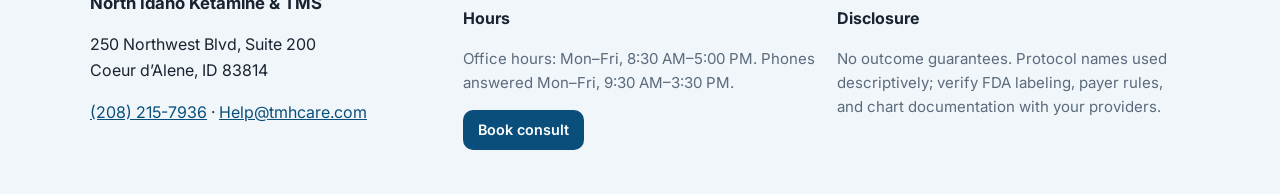
==== commit af463936: "Added image updated wording" ====
--- a/protocols.html
+++ b/protocols.html
@@ -139,7 +139,7 @@
 
     <section class="section section-muted">
       <div class="container">
-        <h2>À la carte anchors &amp; add-on revenue ideas</h2>
+        <h2>À la carte anchors &amp; add-ons</h2>
         <div class="card">
           <ul class="check-list">
             <li><strong>ONE-day TMS (20 sessions in one day):</strong> $4,800</li>
--- a/styles.css
+++ b/styles.css
@@ -201,6 +201,26 @@
   padding: 1.1rem 1.15rem;
 }
 
+.hero-aside-col {
+  display: flex;
+  flex-direction: column;
+  gap: 1rem;
+}
+
+.hero-figure {
+  margin: 0;
+  border-radius: var(--radius);
+  overflow: hidden;
+  border: 1px solid var(--line);
+  box-shadow: var(--shadow);
+  background: var(--surface);
+}
+
+.hero-figure img {
+  width: 100%;
+  height: auto;
+}
+
 .hero-card {
   align-self: start;
 }
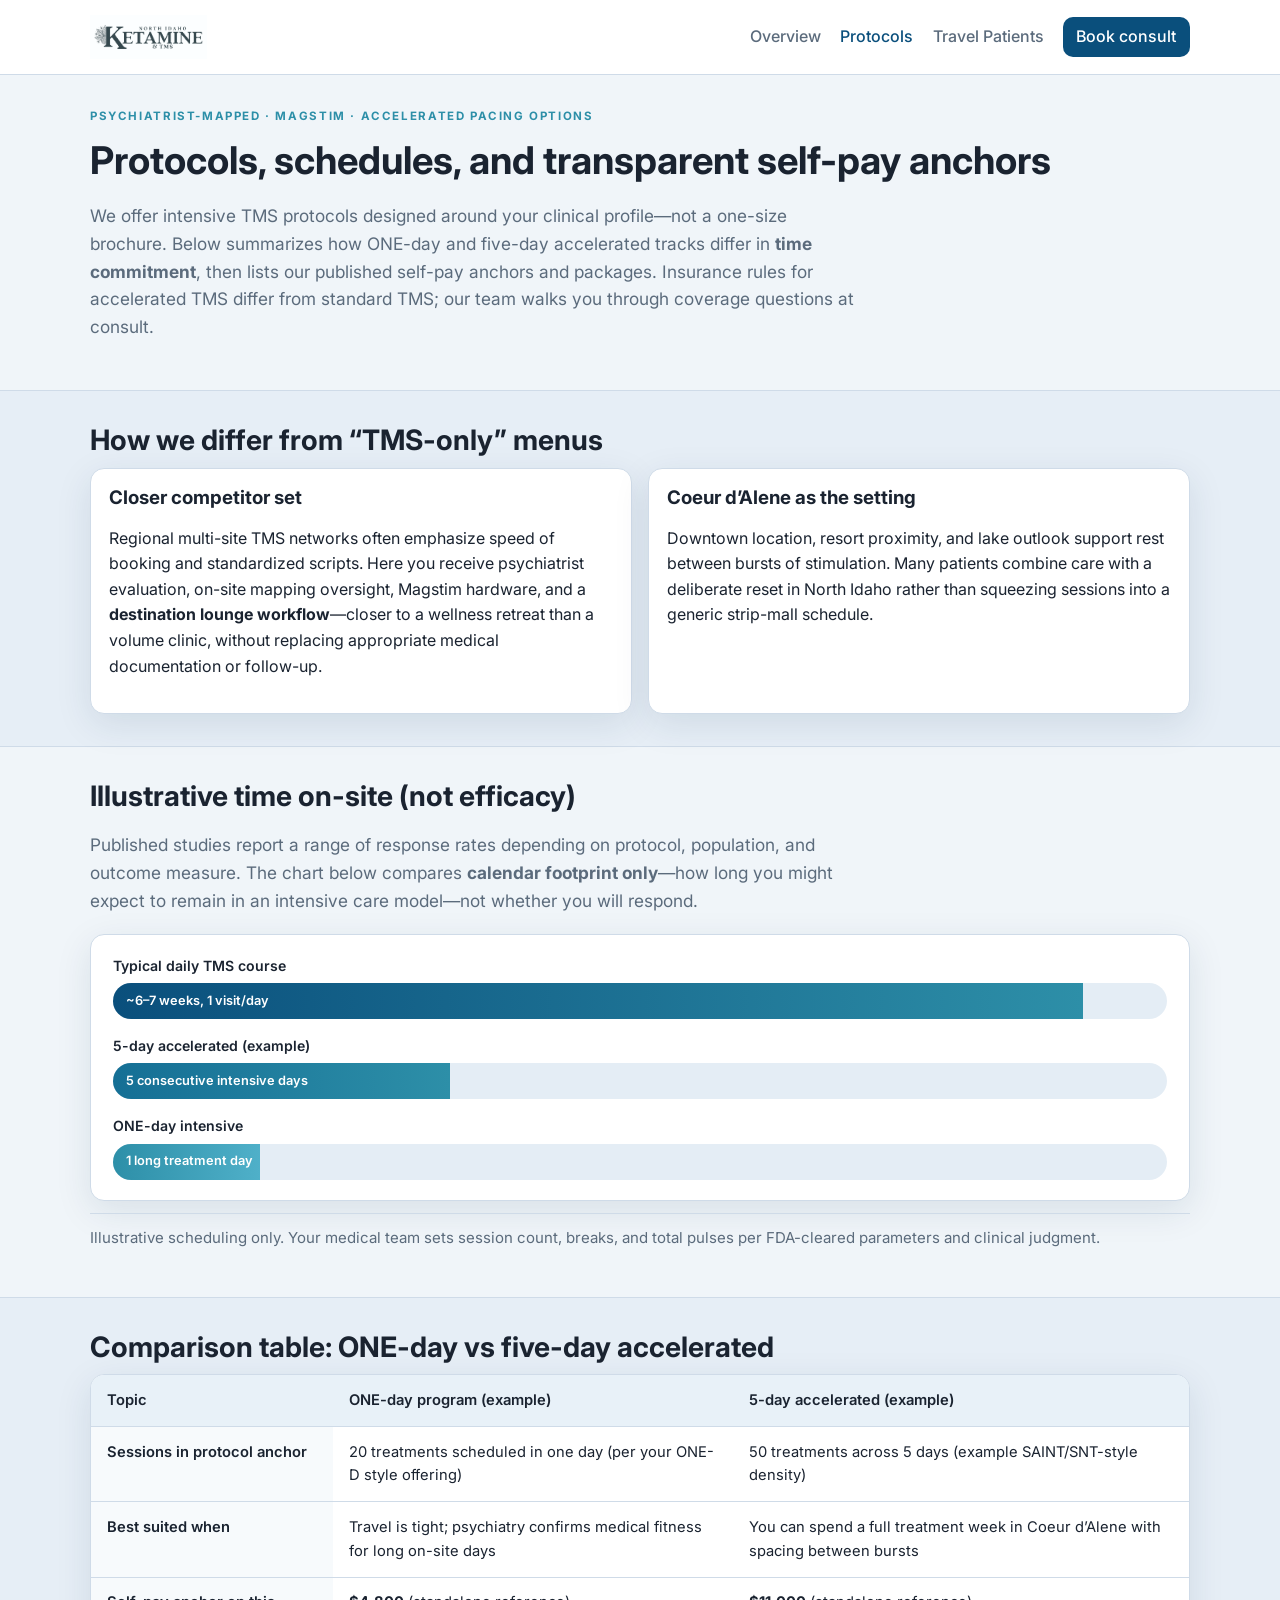
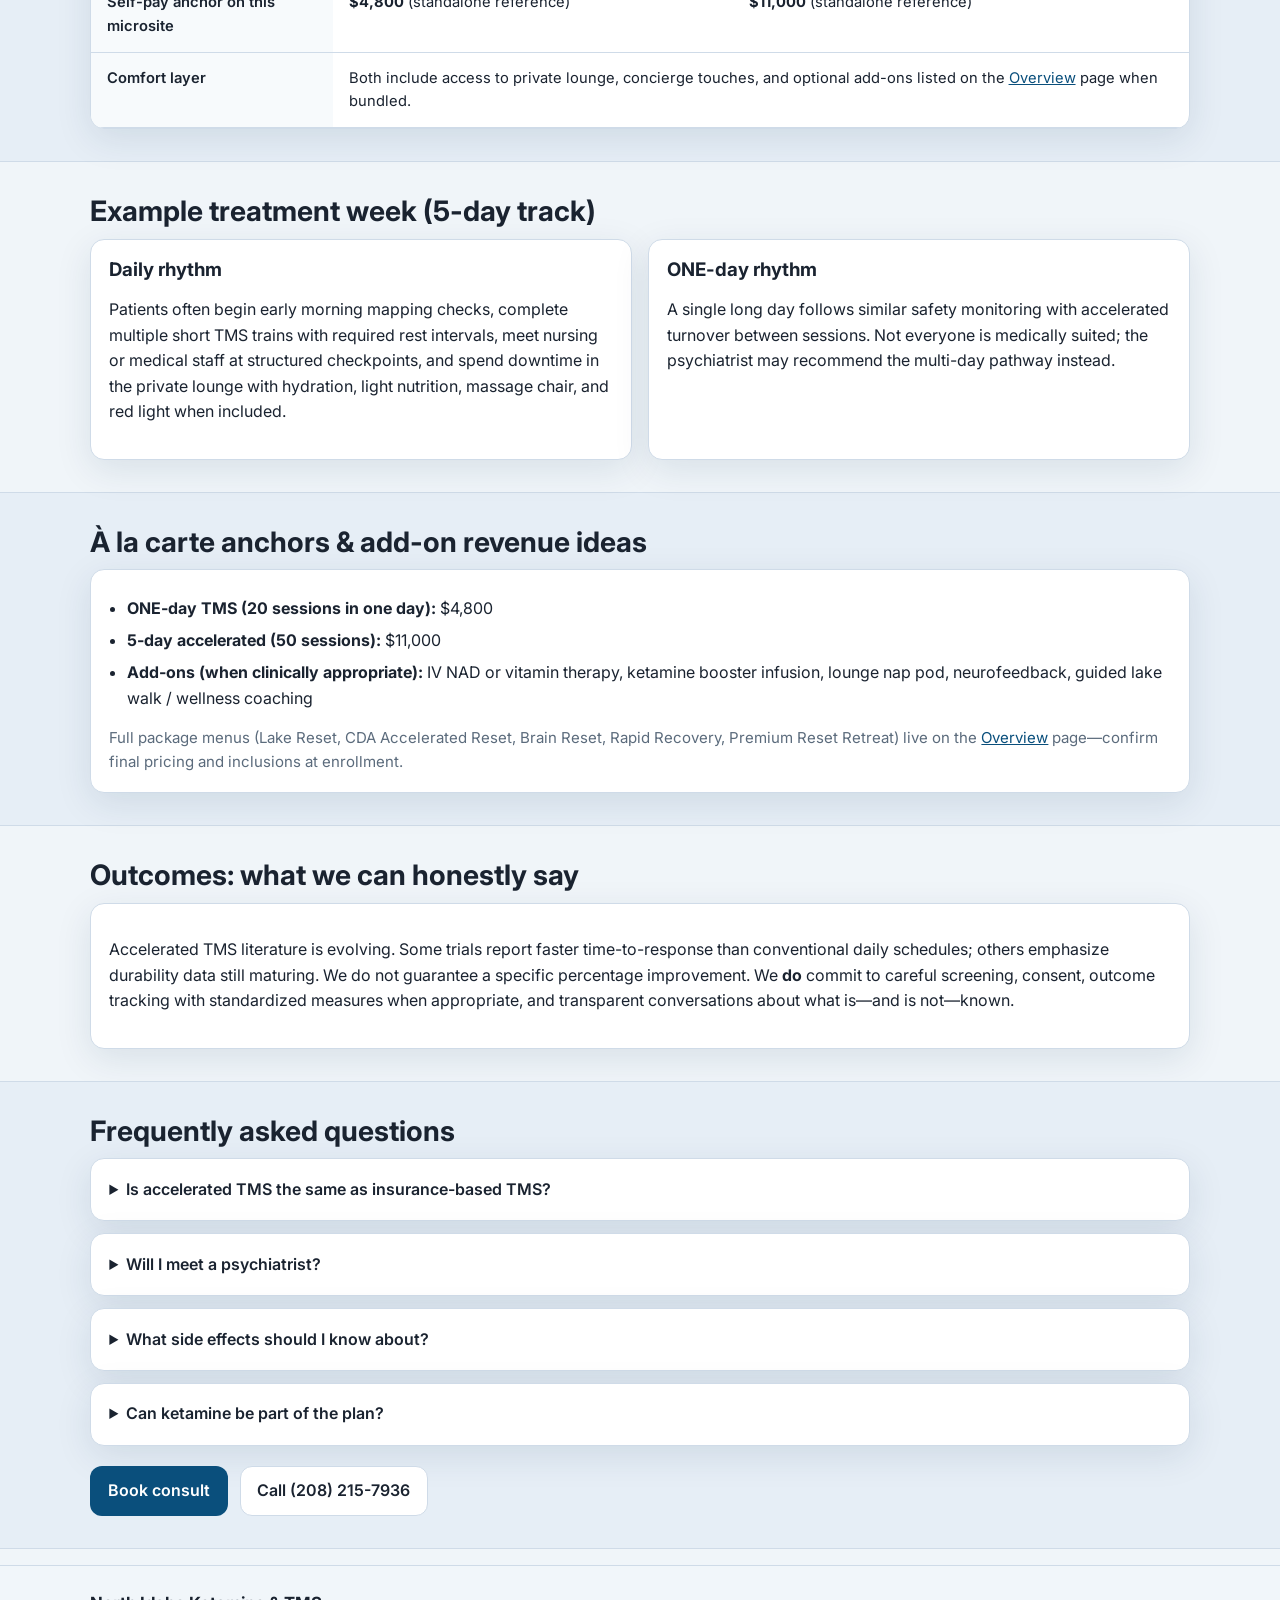
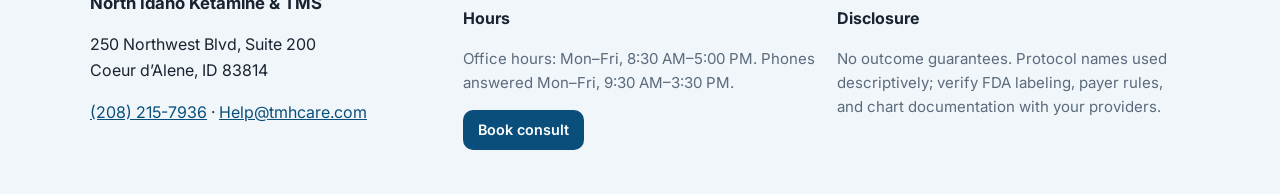
==== commit 14120966: "Add header logo" ====
--- a/protocols.html
+++ b/protocols.html
@@ -13,11 +13,18 @@
 <body>
   <header class="site-header">
     <div class="container nav-wrap">
-      <a class="brand" href="index.html">North Idaho Ketamine &amp; TMS</a>
+      <a class="site-logo" href="https://www.northidahoketamine.com/" aria-label="North Idaho Ketamine & TMS (Main site)">
+        <img
+          src="assets/NIKetamine_Logo_2024_Horizontal.jpg"
+          alt="North Idaho Ketamine & TMS"
+          loading="eager"
+          decoding="async"
+        >
+      </a>
       <button class="menu-toggle" id="menuToggle" aria-expanded="false" aria-controls="primaryNav">Menu</button>
       <nav id="primaryNav" class="primary-nav" aria-label="Primary">
         <a href="index.html">Overview</a>
-        <a class="active" href="protocols.html">Protocols</a>
+        <a href="protocols.html">Protocols</a>
         <a href="travel.html">Travel Patients</a>
         <a class="nav-cta" href="https://www.northidahoketamine.com/book-online" target="_blank" rel="noopener">Book consult</a>
       </nav>
@@ -139,7 +146,7 @@
 
     <section class="section section-muted">
       <div class="container">
-        <h2>À la carte anchors &amp; add-ons</h2>
+        <h2>À la carte anchors &amp; add-on revenue ideas</h2>
         <div class="card">
           <ul class="check-list">
             <li><strong>ONE-day TMS (20 sessions in one day):</strong> $4,800</li>
--- a/styles.css
+++ b/styles.css
@@ -58,10 +58,18 @@
   min-height: 74px;
 }
 
-.brand {
+.site-logo {
+  display: flex;
+  align-items: center;
+  flex: 0 1 auto;
+  max-width: min(320px, 56vw);
   text-decoration: none;
-  font-weight: 700;
-  color: var(--text);
+}
+
+.site-logo img {
+  height: 44px;
+  width: auto;
+  max-width: 100%;
 }
 
 .primary-nav {
@@ -201,26 +209,6 @@
   padding: 1.1rem 1.15rem;
 }
 
-.hero-aside-col {
-  display: flex;
-  flex-direction: column;
-  gap: 1rem;
-}
-
-.hero-figure {
-  margin: 0;
-  border-radius: var(--radius);
-  overflow: hidden;
-  border: 1px solid var(--line);
-  box-shadow: var(--shadow);
-  background: var(--surface);
-}
-
-.hero-figure img {
-  width: 100%;
-  height: auto;
-}
-
 .hero-card {
   align-self: start;
 }
@@ -447,6 +435,14 @@
 @media (max-width: 760px) {
   .menu-toggle {
     display: inline-block;
+  }
+
+  .site-logo {
+    max-width: 64vw;
+  }
+
+  .site-logo img {
+    height: 36px;
   }
 
   .primary-nav {
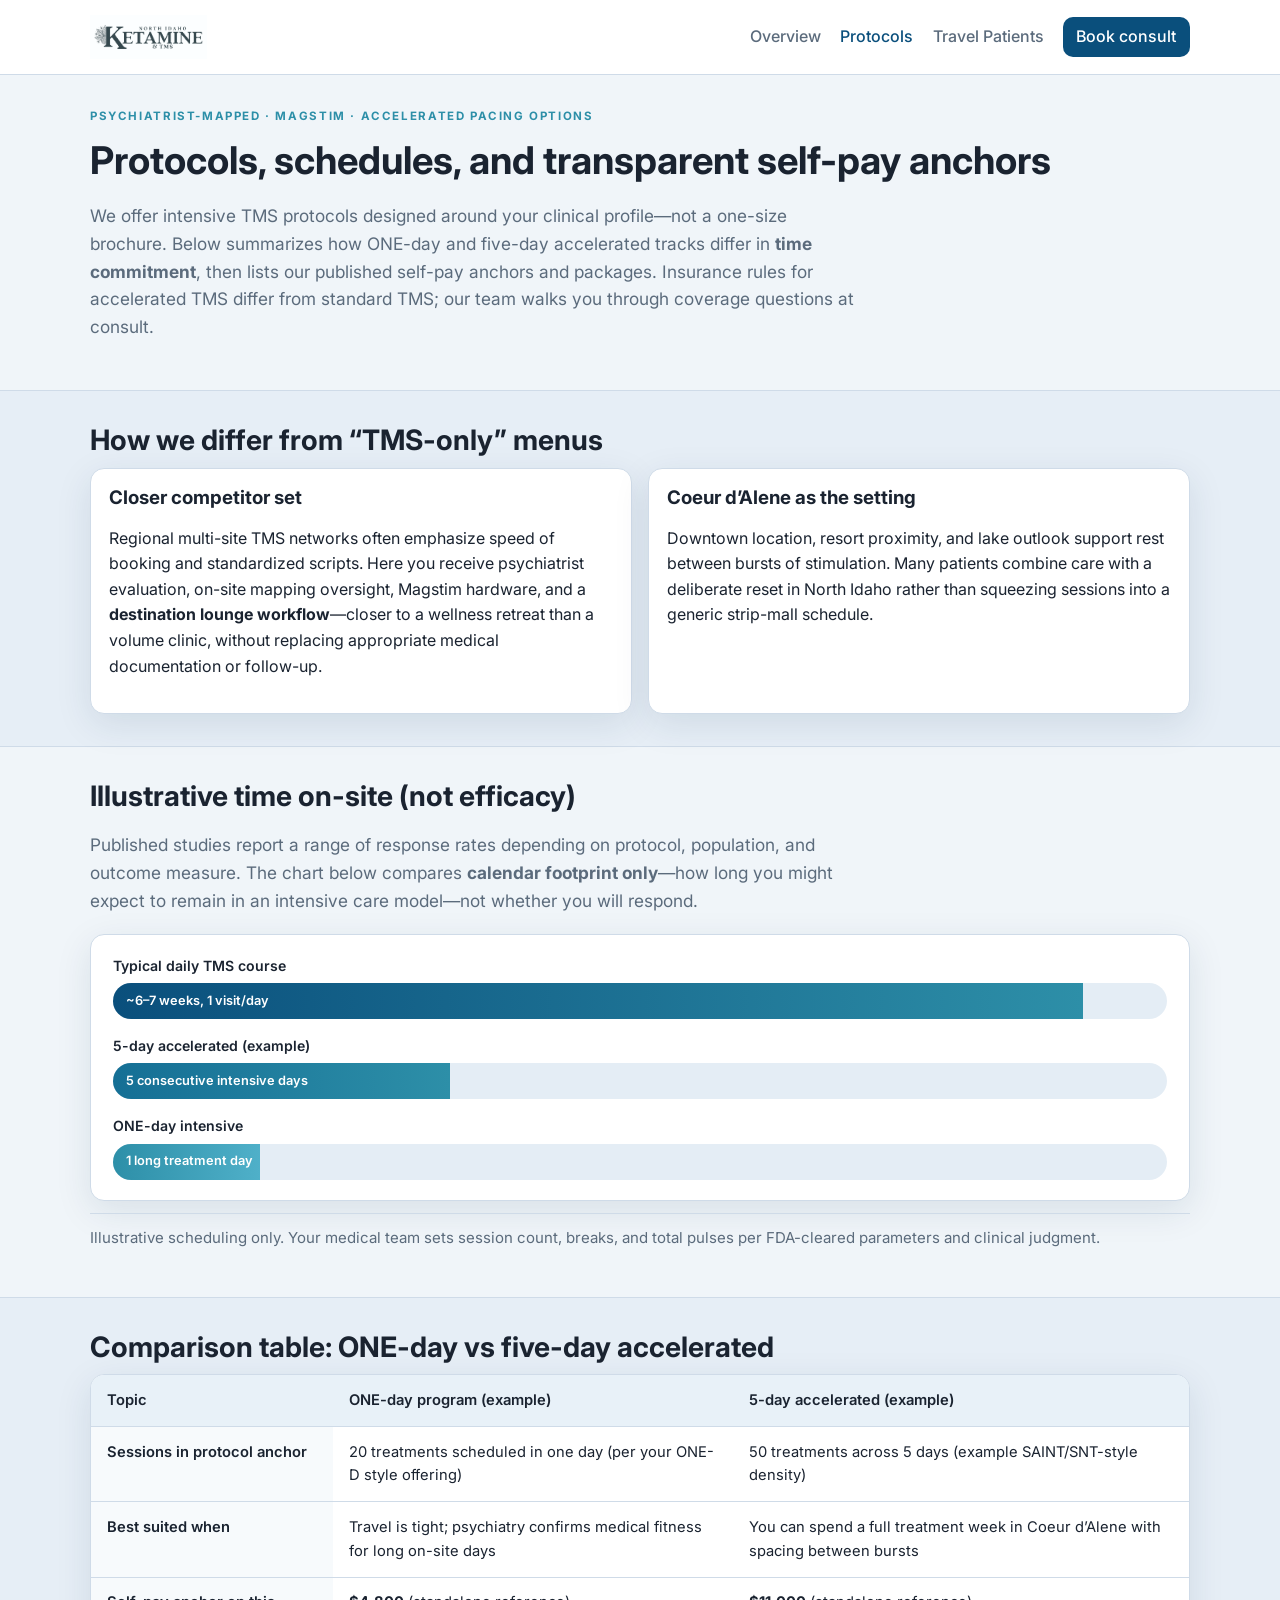
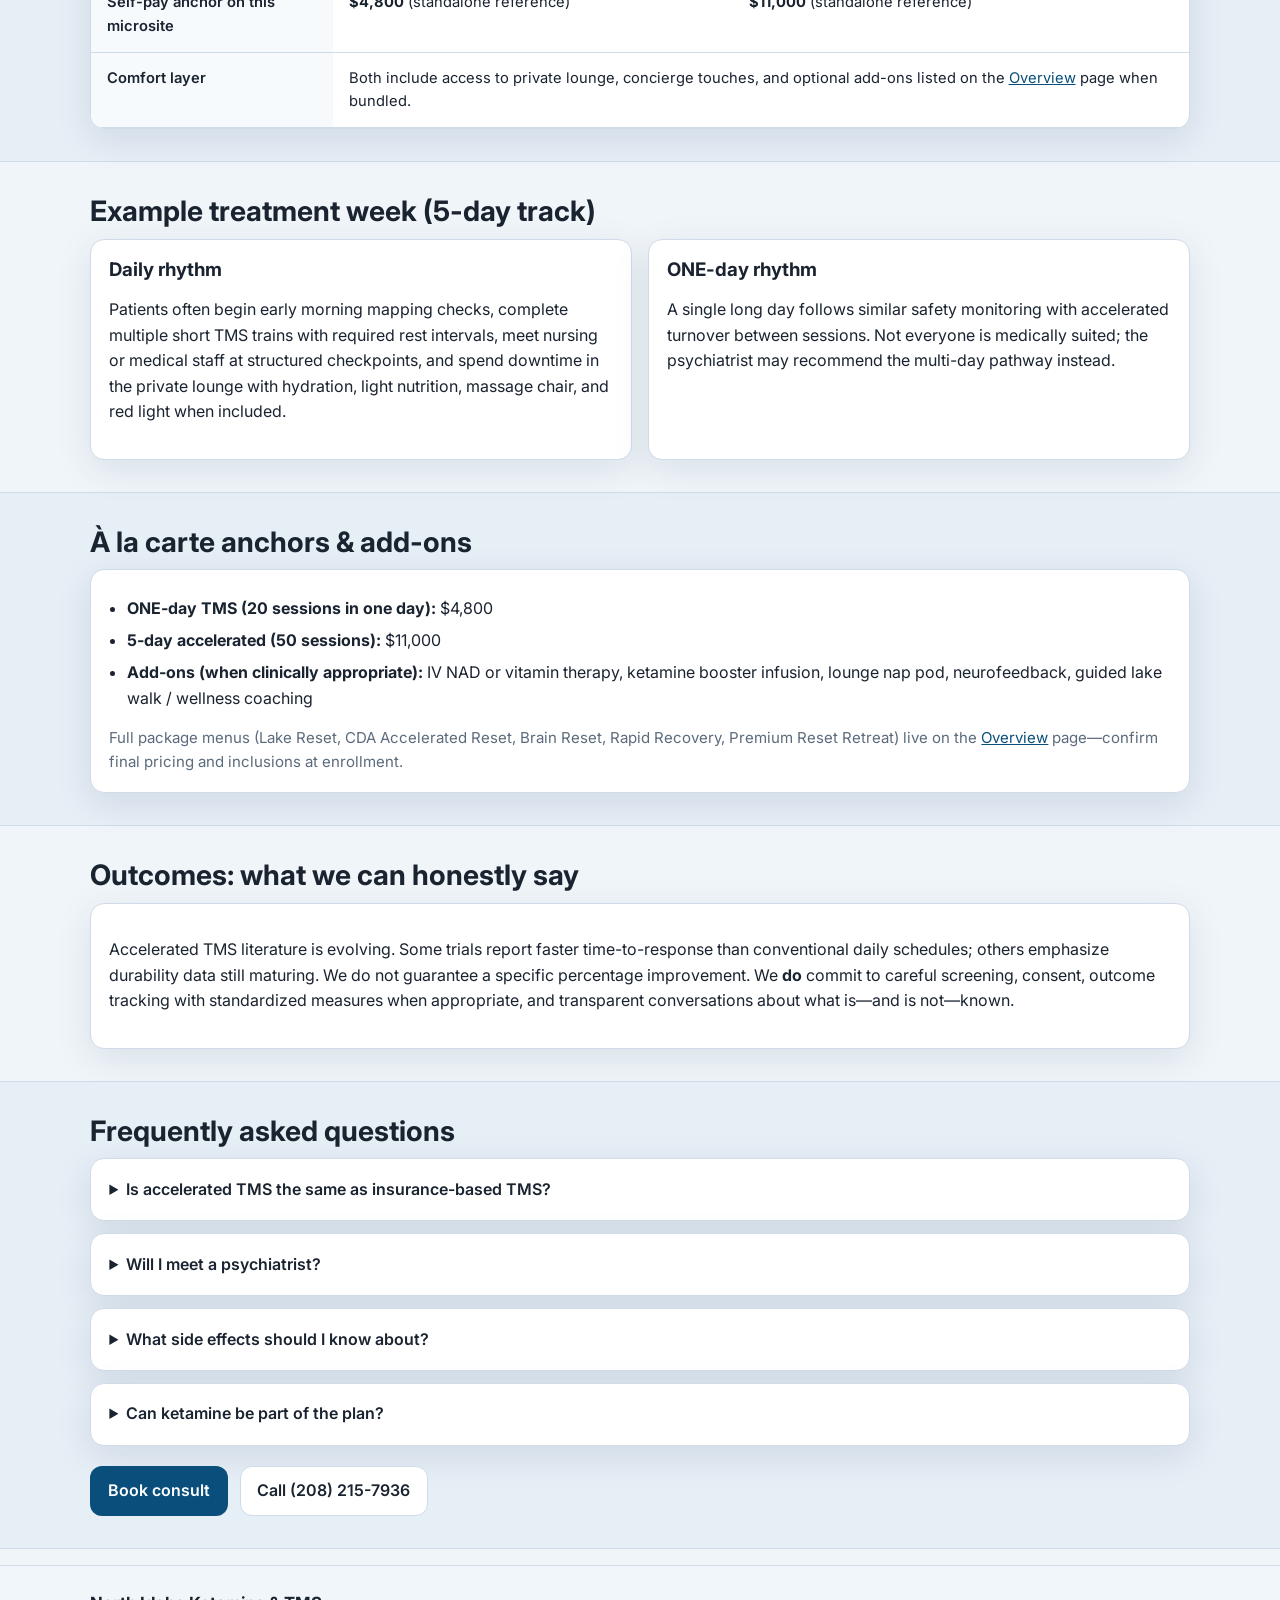
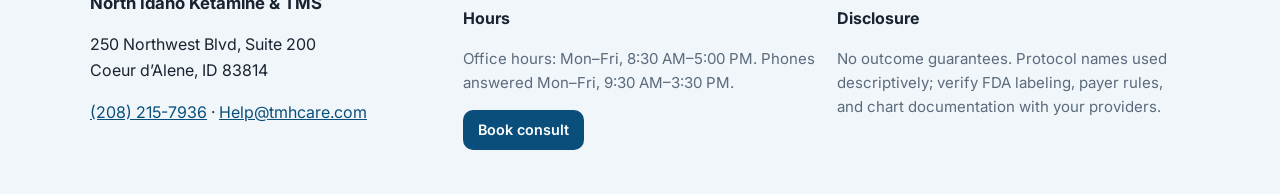
==== commit e0e89623: "Merge pull request #1 from North-Idaho-Ketamine-TMS/Adding-logo Add header logo" ====
--- a/protocols.html
+++ b/protocols.html
@@ -146,7 +146,7 @@
 
     <section class="section section-muted">
       <div class="container">
-        <h2>À la carte anchors &amp; add-on revenue ideas</h2>
+        <h2>À la carte anchors &amp; add-ons</h2>
         <div class="card">
           <ul class="check-list">
             <li><strong>ONE-day TMS (20 sessions in one day):</strong> $4,800</li>
--- a/styles.css
+++ b/styles.css
@@ -209,6 +209,26 @@
   padding: 1.1rem 1.15rem;
 }
 
+.hero-aside-col {
+  display: flex;
+  flex-direction: column;
+  gap: 1rem;
+}
+
+.hero-figure {
+  margin: 0;
+  border-radius: var(--radius);
+  overflow: hidden;
+  border: 1px solid var(--line);
+  box-shadow: var(--shadow);
+  background: var(--surface);
+}
+
+.hero-figure img {
+  width: 100%;
+  height: auto;
+}
+
 .hero-card {
   align-self: start;
 }
